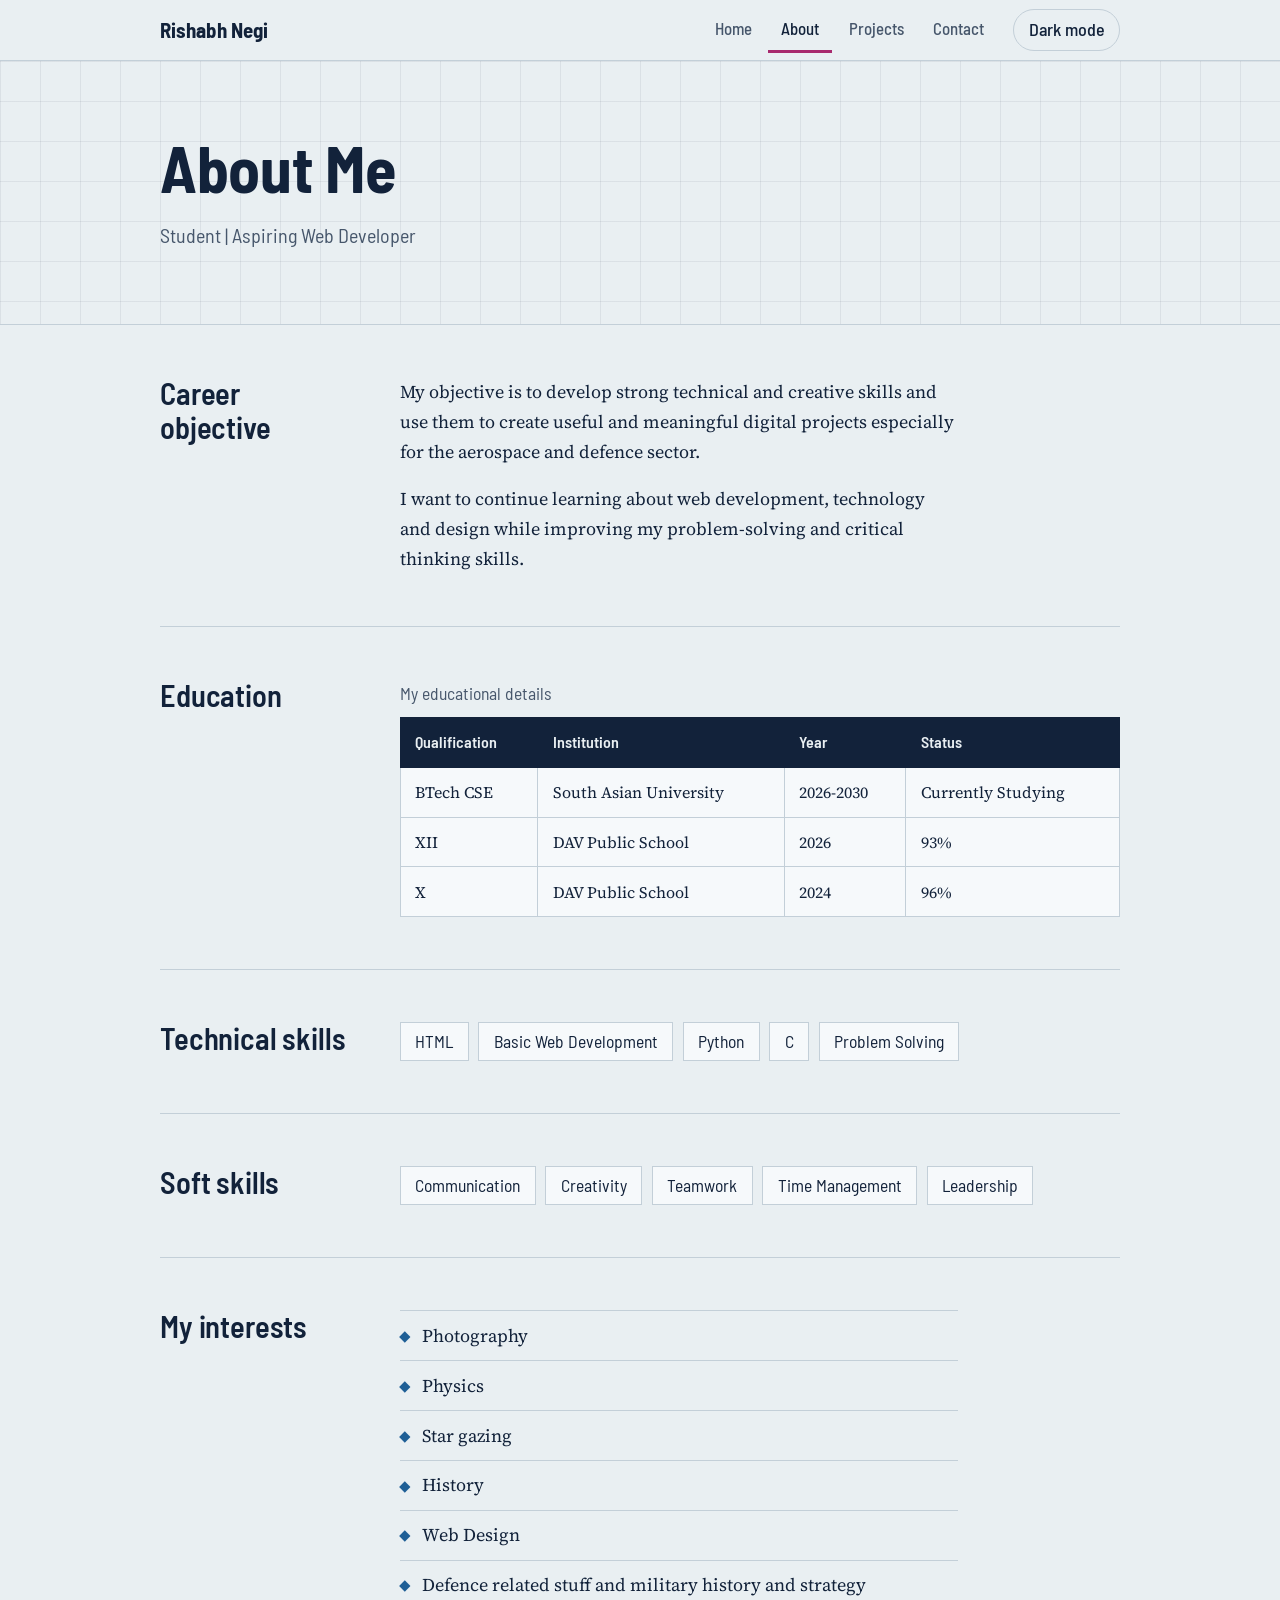
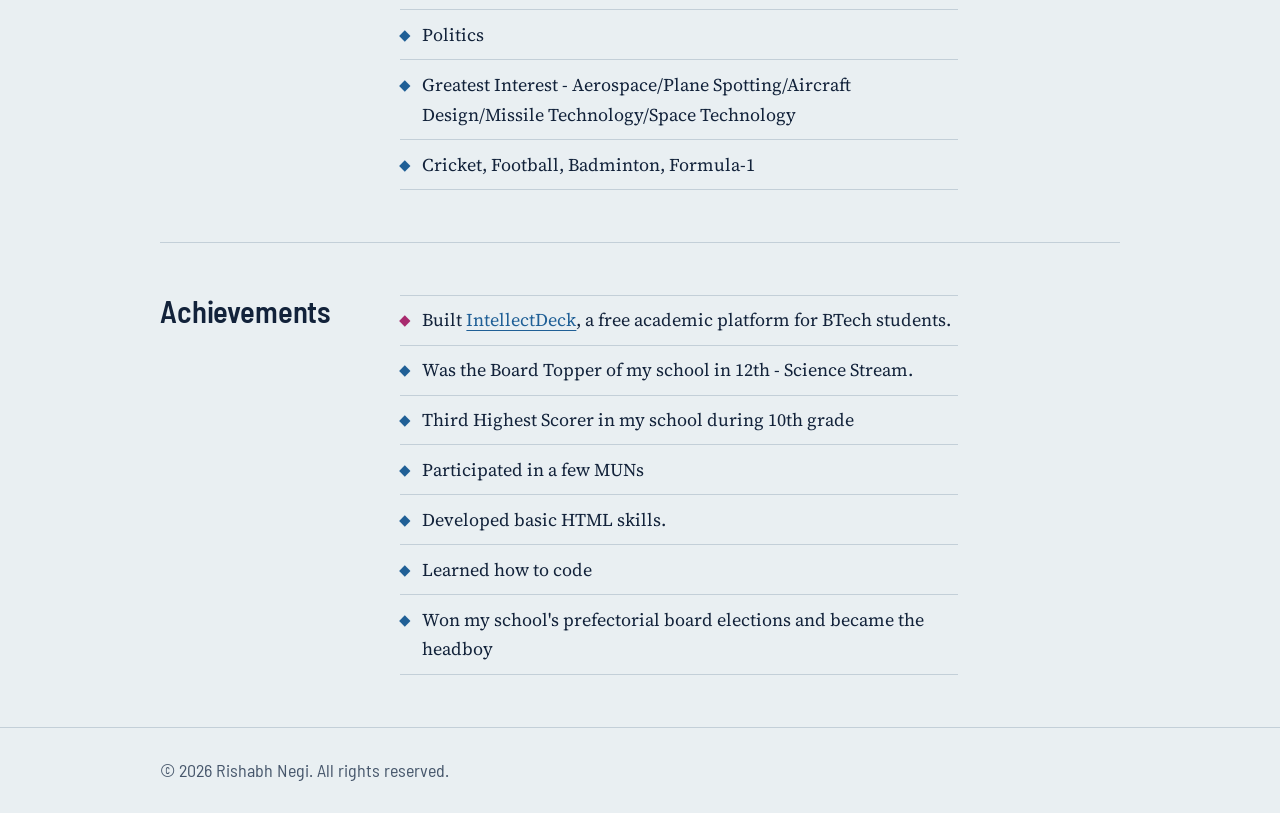
==== about.html @ cd296a83 "Add files via upload" ====
<!DOCTYPE html>
<html lang="en">
<head>
    <meta charset="UTF-8">
    <meta name="viewport" content="width=device-width, initial-scale=1.0">
    <meta name="description" content="About Rishabh Negi: education, skills, interests and achievements, including building IntellectDeck, a free academic platform for BTech students.">
    <title>My Portfolio - About</title>
    <link rel="preconnect" href="https://fonts.googleapis.com">
    <link rel="preconnect" href="https://fonts.gstatic.com" crossorigin>
    <link href="https://fonts.googleapis.com/css2?family=Barlow+Semi+Condensed:wght@500;600;700&family=Source+Serif+4:ital,opsz,wght@0,8..60,400;0,8..60,600;1,8..60,400&display=swap" rel="stylesheet">
    <link rel="stylesheet" href="style.css">
</head>
<body>
    <a class="skip-link" href="#main">Skip to content</a>

    <header class="topbar">
        <div class="wrap topbar-inner">
            <a class="brand" href="index.html">Rishabh Negi</a>
            <button class="nav-toggle" id="nav-toggle" type="button" aria-expanded="false" aria-controls="site-nav">Menu</button>
            <nav class="site-nav" id="site-nav" aria-label="Main">
                <ul>
                    <li><a href="index.html">Home</a></li>
                    <li><a href="about.html" aria-current="page">About</a></li>
                    <li><a href="projects.html">Projects</a></li>
                    <li><a href="Contacts.html">Contact</a></li>
                </ul>
            </nav>
            <button class="icon-btn" id="theme-toggle" type="button" aria-pressed="false">Dark mode</button>
        </div>
    </header>

    <div class="page-title">
        <div class="wrap">
            <h1>About Me</h1>
            <p>Student | Aspiring Web Developer</p>
        </div>
    </div>

    <main id="main" class="wrap">
        <section class="section">
            <div class="section-grid">
                <h2>Career objective</h2>
                <div>
                    <p>
                        My objective is to develop strong technical and creative
                        skills and use them to create useful and meaningful
                        digital projects especially for the aerospace and defence sector.
                    </p>
                    <p>
                        I want to continue learning about web development,
                        technology and design while improving my problem-solving
                        and critical thinking skills.
                    </p>
                </div>
            </div>
        </section>

        <section class="section">
            <div class="section-grid">
                <h2>Education</h2>
                <div class="table-wrap">
                    <table>
                        <caption>My educational details</caption>
                        <thead>
                            <tr>
                                <th scope="col">Qualification</th>
                                <th scope="col">Institution</th>
                                <th scope="col">Year</th>
                                <th scope="col">Status</th>
                            </tr>
                        </thead>
                        <tbody>
                            <tr>
                                <td>BTech CSE</td>
                                <td>South Asian University</td>
                                <td>2026-2030</td>
                                <td>Currently Studying</td>
                            </tr>
                            <tr>
                                <td>XII</td>
                                <td>DAV Public School</td>
                                <td>2026</td>
                                <td>93%</td>
                            </tr>
                            <tr>
                                <td>X</td>
                                <td>DAV Public School</td>
                                <td>2024</td>
                                <td>96%</td>
                            </tr>
                        </tbody>
                    </table>
                </div>
            </div>
        </section>

        <section class="section">
            <div class="section-grid">
                <h2>Technical skills</h2>
                <ul class="chips">
                    <li>HTML</li>
                    <li>Basic Web Development</li>
                    <li>Python</li>
                    <li>C</li>
                    <li>Problem Solving</li>
                </ul>
            </div>
        </section>

        <section class="section">
            <div class="section-grid">
                <h2>Soft skills</h2>
                <ul class="chips">
                    <li>Communication</li>
                    <li>Creativity</li>
                    <li>Teamwork</li>
                    <li>Time Management</li>
                    <li>Leadership</li>
                </ul>
            </div>
        </section>

        <section class="section">
            <div class="section-grid">
                <h2>My interests</h2>
                <ul class="ruled">
                    <li>Photography</li>
                    <li>Physics</li>
                    <li>Star gazing</li>
                    <li>History</li>
                    <li>Web Design</li>
                    <li>Defence related stuff and military history and strategy</li>
                    <li>Politics</li>
                    <li>Greatest Interest - Aerospace/Plane Spotting/Aircraft Design/Missile Technology/Space Technology</li>
                    <li>Cricket, Football, Badminton, Formula-1</li>
                </ul>
            </div>
        </section>

        <section class="section">
            <div class="section-grid">
                <h2>Achievements</h2>
                <ul class="ruled">
                    <li class="is-new">Built <a href="projects.html#intellectdeck">IntellectDeck</a>, a free academic platform for BTech students.</li>
                    <li>Was the Board Topper of my school in 12th - Science Stream.</li>
                    <li>Third Highest Scorer in my school during 10th grade</li>
                    <li>Participated in a few MUNs</li>
                    <li>Developed basic HTML skills.</li>
                    <li>Learned how to code</li>
                    <li>Won my school's prefectorial board elections and became the headboy</li>
                </ul>
            </div>
        </section>
    </main>

    <footer class="site-footer">
        <div class="wrap">
            <p>&copy; 2026 Rishabh Negi. All rights reserved.</p>
        </div>
    </footer>

    <script src="script.js" defer></script>
</body>
</html>
---- style.css ----
/* ==========================================================
   Rishabh Negi - Portfolio
   Look: aeronautical chart. Cool chart paper, navy ink,
   chart-blue airways and one magenta waypoint colour.
   ========================================================== */

:root {
    --paper: #e9eff2;
    --surface: #f6f9fb;
    --ink: #12223a;
    --ink-soft: #46566b;
    --line: #c3cfd8;
    --blue: #1f5f96;
    --magenta: #a82a6e;
    --grid: rgba(18, 34, 58, 0.07);
    --panel-bg: #12223a;
    --panel-ink: #eef3f7;
    --panel-soft: #a9b9ca;
    --panel-accent: #ff7ab8;

    --font-head: "Barlow Semi Condensed", "Arial Narrow", system-ui, sans-serif;
    --font-body: "Source Serif 4", Georgia, "Times New Roman", serif;

    --measure: 62ch;
    --page: 64rem;
    --gutter: clamp(1rem, 4vw, 2rem);
}

/* Dark theme: follows the system unless the visitor picks one */
@media (prefers-color-scheme: dark) {
    :root:not([data-theme="light"]) {
        --paper: #0d1624;
        --surface: #131f31;
        --ink: #e6edf3;
        --ink-soft: #9fb0c2;
        --line: #26364b;
        --blue: #72b4e8;
        --magenta: #f06cb0;
        --grid: rgba(230, 237, 243, 0.06);
        --panel-bg: #1b2d48;
    }
}

:root[data-theme="dark"] {
    --paper: #0d1624;
    --surface: #131f31;
    --ink: #e6edf3;
    --ink-soft: #9fb0c2;
    --line: #26364b;
    --blue: #72b4e8;
    --magenta: #f06cb0;
    --grid: rgba(230, 237, 243, 0.06);
    --panel-bg: #1b2d48;
}

/* ---------- Base ---------- */

*,
*::before,
*::after {
    box-sizing: border-box;
}

html {
    scroll-behavior: smooth;
    -webkit-text-size-adjust: 100%;
}

body {
    margin: 0;
    background: var(--paper);
    color: var(--ink);
    font-family: var(--font-body);
    font-size: 1.125rem;
    line-height: 1.65;
    min-height: 100vh;
    display: flex;
    flex-direction: column;
}

main {
    flex: 1;
}

img {
    max-width: 100%;
    display: block;
}

h1,
h2,
h3 {
    font-family: var(--font-head);
    line-height: 1.1;
    margin: 0 0 0.6em;
    letter-spacing: -0.005em;
}

h1 { font-size: clamp(2.6rem, 8vw, 4.75rem); font-weight: 700; }
h2 { font-size: clamp(1.5rem, 3vw, 1.9rem); font-weight: 600; }
h3 { font-size: 1.25rem; font-weight: 600; }

p { margin: 0 0 1em; max-width: var(--measure); }

a {
    color: var(--blue);
    text-underline-offset: 0.2em;
}

a:hover { color: var(--magenta); }

:focus-visible {
    outline: 3px solid var(--magenta);
    outline-offset: 3px;
    border-radius: 2px;
}

.skip-link {
    position: absolute;
    left: 1rem;
    top: -4rem;
    background: var(--ink);
    color: var(--paper);
    padding: 0.6rem 1rem;
    z-index: 100;
    font-family: var(--font-head);
}

.skip-link:focus { top: 1rem; }

.wrap {
    width: 100%;
    max-width: var(--page);
    margin-inline: auto;
    padding-inline: var(--gutter);
}

/* ---------- Top bar ---------- */

.topbar {
    position: sticky;
    top: 0;
    z-index: 50;
    background: var(--paper);
    border-bottom: 1px solid var(--line);
}

.topbar-inner {
    display: flex;
    align-items: center;
    gap: 1rem;
    min-height: 3.75rem;
}

.brand {
    font-family: var(--font-head);
    font-weight: 700;
    font-size: 1.3rem;
    color: var(--ink);
    text-decoration: none;
    margin-right: auto;
    white-space: nowrap;
}

.brand:hover { color: var(--blue); }

.site-nav ul {
    display: flex;
    gap: 0.25rem;
    list-style: none;
    margin: 0;
    padding: 0;
}

.site-nav a {
    display: block;
    padding: 0.45rem 0.8rem;
    font-family: var(--font-head);
    font-weight: 500;
    font-size: 1.05rem;
    color: var(--ink-soft);
    text-decoration: none;
    border-bottom: 3px solid transparent;
}

.site-nav a:hover { color: var(--ink); }

.site-nav a[aria-current="page"] {
    color: var(--ink);
    border-bottom-color: var(--magenta);
}

.icon-btn,
.nav-toggle {
    font: inherit;
    font-family: var(--font-head);
    font-weight: 500;
    background: transparent;
    color: var(--ink);
    border: 1px solid var(--line);
    border-radius: 999px;
    cursor: pointer;
    padding: 0.35rem 0.9rem;
    white-space: nowrap;
}

.icon-btn:hover,
.nav-toggle:hover { border-color: var(--ink); }

.nav-toggle { display: none; }

@media (max-width: 719px) {
    .nav-toggle { display: inline-block; }

    .site-nav {
        display: none;
        position: absolute;
        top: 100%;
        left: 0;
        right: 0;
        background: var(--paper);
        border-bottom: 1px solid var(--line);
        padding: 0.5rem var(--gutter) 1rem;
    }

    .site-nav.is-open { display: block; }

    .site-nav ul { flex-direction: column; }

    .site-nav a { border-bottom: 0; border-left: 3px solid transparent; }

    .site-nav a[aria-current="page"] { border-left-color: var(--magenta); }
}

/* ---------- Hero / page title ---------- */

.hero,
.page-title {
    background-color: var(--paper);
    background-image:
        linear-gradient(var(--grid) 1px, transparent 1px),
        linear-gradient(90deg, var(--grid) 1px, transparent 1px);
    background-size: 40px 40px;
    border-bottom: 1px solid var(--line);
}

.page-title { padding-block: clamp(2.5rem, 7vw, 4.5rem); }

.page-title h1 { margin-bottom: 0.25em; font-size: clamp(2.4rem, 7vw, 4rem); }

.page-title p {
    margin: 0;
    font-family: var(--font-head);
    font-size: 1.25rem;
    color: var(--ink-soft);
}

.hero { padding-block: clamp(2.5rem, 7vw, 5rem) 0; }

.hero-grid {
    display: grid;
    gap: 2rem;
    align-items: end;
}

@media (min-width: 760px) {
    .hero-grid { grid-template-columns: 1fr 17rem; gap: 3rem; }
}

.hero .lead {
    font-size: clamp(1.2rem, 2.4vw, 1.5rem);
    line-height: 1.5;
    color: var(--ink);
    max-width: 30ch;
}

.portrait {
    width: min(17rem, 70%);
    height: auto;
    aspect-ratio: 1;
    object-fit: cover;
    border: 6px solid var(--surface);
    outline: 1px solid var(--line);
    box-shadow: 10px 10px 0 var(--blue);
    justify-self: start;
}

@media (min-width: 760px) {
    .portrait { width: 100%; justify-self: end; }
}

/* The one animated moment: a route drawn from Delhi to the goal */
.route {
    margin-top: 2rem;
    padding-bottom: 1.5rem;
}

.route svg {
    width: 100%;
    height: auto;
    overflow: visible;
}

.route-line {
    fill: none;
    stroke: var(--blue);
    stroke-width: 2;
    stroke-dasharray: 6 7;
}

.route-draw {
    fill: none;
    stroke: var(--magenta);
    stroke-width: 2.5;
    stroke-dasharray: 1;
    stroke-dashoffset: 1;
    animation: draw-route 2.4s 0.3s ease-out forwards;
}

.route-dot { fill: var(--magenta); }

.route-labels {
    display: flex;
    justify-content: space-between;
    gap: 1rem;
    margin-top: 0.4rem;
    font-family: var(--font-head);
    font-size: 1.05rem;
}

.route-clock {
    color: var(--ink-soft);
    font-variant-numeric: tabular-nums;
}

@keyframes draw-route {
    to { stroke-dashoffset: 0; }
}

/* ---------- Sections ---------- */

.section {
    padding-block: clamp(2rem, 5vw, 3.25rem);
    border-bottom: 1px solid var(--line);
}

.section:last-of-type { border-bottom: 0; }

.section-grid {
    display: grid;
    gap: 0.5rem 3rem;
}

@media (min-width: 820px) {
    .section-grid { grid-template-columns: 12rem 1fr; }
    .section-grid > h2 { margin: 0; }
}

.section-grid > div > :last-child { margin-bottom: 0; }

/* ---------- Featured project panel ---------- */

.feature {
    background: var(--panel-bg);
    color: var(--panel-ink);
    padding: clamp(1.5rem, 4vw, 2.75rem);
    margin-block: clamp(2rem, 5vw, 3.25rem);
    border-left: 8px solid var(--magenta);
}

.feature h2 {
    font-size: clamp(2rem, 5vw, 3rem);
    color: var(--panel-ink);
    margin-bottom: 0.3em;
}

.feature p {
    color: var(--panel-soft);
    font-size: 1.25rem;
    margin-bottom: 1.25rem;
}

.feature a { color: var(--panel-accent); }
.feature a:hover { color: #fff; }

.tags {
    display: flex;
    flex-wrap: wrap;
    gap: 0.5rem;
    list-style: none;
    margin: 0 0 1.25rem;
    padding: 0;
}

.tags li {
    font-family: var(--font-head);
    font-size: 1rem;
    border: 1px solid currentColor;
    padding: 0.1rem 0.75rem;
    border-radius: 999px;
}

.feature .tags { color: var(--panel-ink); }

/* ---------- Projects ---------- */

.project {
    padding-block: 1.75rem;
    border-top: 1px solid var(--line);
}

.project:first-of-type { border-top: 0; }

.project h2 { margin-bottom: 0.3em; }

.project-featured {
    background: var(--surface);
    border: 1px solid var(--line);
    border-left: 6px solid var(--magenta);
    padding: 1.5rem clamp(1.25rem, 3vw, 2rem);
    margin-block: 2rem;
}

.project-featured .tags { color: var(--blue); margin-bottom: 0; }

.project p:last-child { margin-bottom: 0; }

/* ---------- Table ---------- */

.table-wrap { overflow-x: auto; }

table {
    width: 100%;
    border-collapse: collapse;
    background: var(--surface);
    font-size: 1rem;
}

caption {
    caption-side: top;
    text-align: left;
    font-family: var(--font-head);
    font-size: 1.1rem;
    color: var(--ink-soft);
    padding-bottom: 0.6rem;
}

th,
td {
    text-align: left;
    padding: 0.7rem 0.9rem;
    border: 1px solid var(--line);
    white-space: nowrap;
}

th {
    font-family: var(--font-head);
    font-weight: 600;
    background: var(--ink);
    color: var(--paper);
    border-color: var(--ink);
}

tbody tr:hover td { background: var(--paper); }

/* ---------- Lists ---------- */

.chips {
    display: flex;
    flex-wrap: wrap;
    gap: 0.6rem;
    list-style: none;
    margin: 0;
    padding: 0;
}

.chips li {
    font-family: var(--font-head);
    font-size: 1.1rem;
    background: var(--surface);
    border: 1px solid var(--line);
    padding: 0.25rem 0.9rem;
}

.ruled {
    list-style: none;
    margin: 0;
    padding: 0;
    max-width: var(--measure);
}

.ruled li {
    padding: 0.6rem 0 0.6rem 1.4rem;
    border-bottom: 1px solid var(--line);
    position: relative;
}

.ruled li:first-child { border-top: 1px solid var(--line); }

.ruled li::before {
    content: "";
    position: absolute;
    left: 0;
    top: 1.15em;
    width: 0.6rem;
    height: 0.6rem;
    background: var(--blue);
    transform: rotate(45deg) scale(0.8);
}

.ruled li.is-new::before { background: var(--magenta); }

/* ---------- Contact ---------- */

.contact-list {
    margin: 0;
    display: grid;
    gap: 0.25rem 1.5rem;
    grid-template-columns: max-content 1fr;
}

.contact-list dt {
    font-family: var(--font-head);
    font-weight: 600;
    color: var(--ink-soft);
}

.contact-list dd { margin: 0; }

.copy-btn {
    font-family: var(--font-head);
    font-size: 0.95rem;
    margin-left: 0.6rem;
    background: transparent;
    border: 1px solid var(--line);
    color: var(--ink);
    border-radius: 999px;
    padding: 0 0.7rem;
    cursor: pointer;
}

.copy-btn:hover { border-color: var(--ink); }

form {
    max-width: 38rem;
    display: grid;
    gap: 1.5rem;
}

fieldset {
    margin: 0;
    padding: 1.25rem 1.25rem 0.5rem;
    border: 1px solid var(--line);
    background: var(--surface);
}

legend {
    font-family: var(--font-head);
    font-weight: 600;
    font-size: 1.15rem;
    padding-inline: 0.5rem;
}

.field { margin-bottom: 1.1rem; }

label {
    display: block;
    font-family: var(--font-head);
    font-weight: 500;
    font-size: 1.05rem;
    margin-bottom: 0.3rem;
}

input,
textarea {
    width: 100%;
    font: inherit;
    font-size: 1.05rem;
    color: var(--ink);
    background: var(--paper);
    border: 1px solid var(--ink-soft);
    border-radius: 2px;
    padding: 0.6rem 0.75rem;
}

textarea { resize: vertical; min-height: 9rem; }

input::placeholder,
textarea::placeholder { color: var(--ink-soft); opacity: 0.8; }

input:focus-visible,
textarea:focus-visible { outline-offset: 0; border-color: var(--magenta); }

.form-actions {
    display: flex;
    flex-wrap: wrap;
    gap: 0.75rem;
    align-items: center;
}

button[type="submit"],
button[type="reset"] {
    font-family: var(--font-head);
    font-weight: 600;
    font-size: 1.1rem;
    padding: 0.6rem 1.4rem;
    border-radius: 2px;
    cursor: pointer;
    border: 2px solid var(--ink);
}

button[type="submit"] { background: var(--ink); color: var(--paper); }
button[type="submit"]:hover { background: var(--magenta); border-color: var(--magenta); color: #fff; }

button[type="reset"] { background: transparent; color: var(--ink); }
button[type="reset"]:hover { background: var(--line); }

.form-status {
    min-height: 1.6em;
    margin: 0;
    font-family: var(--font-head);
    font-size: 1.1rem;
    color: var(--blue);
}

.form-status.is-error { color: var(--magenta); }

/* ---------- Footer ---------- */

.site-footer {
    border-top: 1px solid var(--line);
    padding-block: 1.75rem;
    font-family: var(--font-head);
    color: var(--ink-soft);
}

.site-footer p { margin: 0; max-width: none; }

/* ---------- Reduced motion ---------- */

@media (prefers-reduced-motion: reduce) {
    html { scroll-behavior: auto; }

    .route-draw {
        animation: none;
        stroke-dashoffset: 0;
    }
}
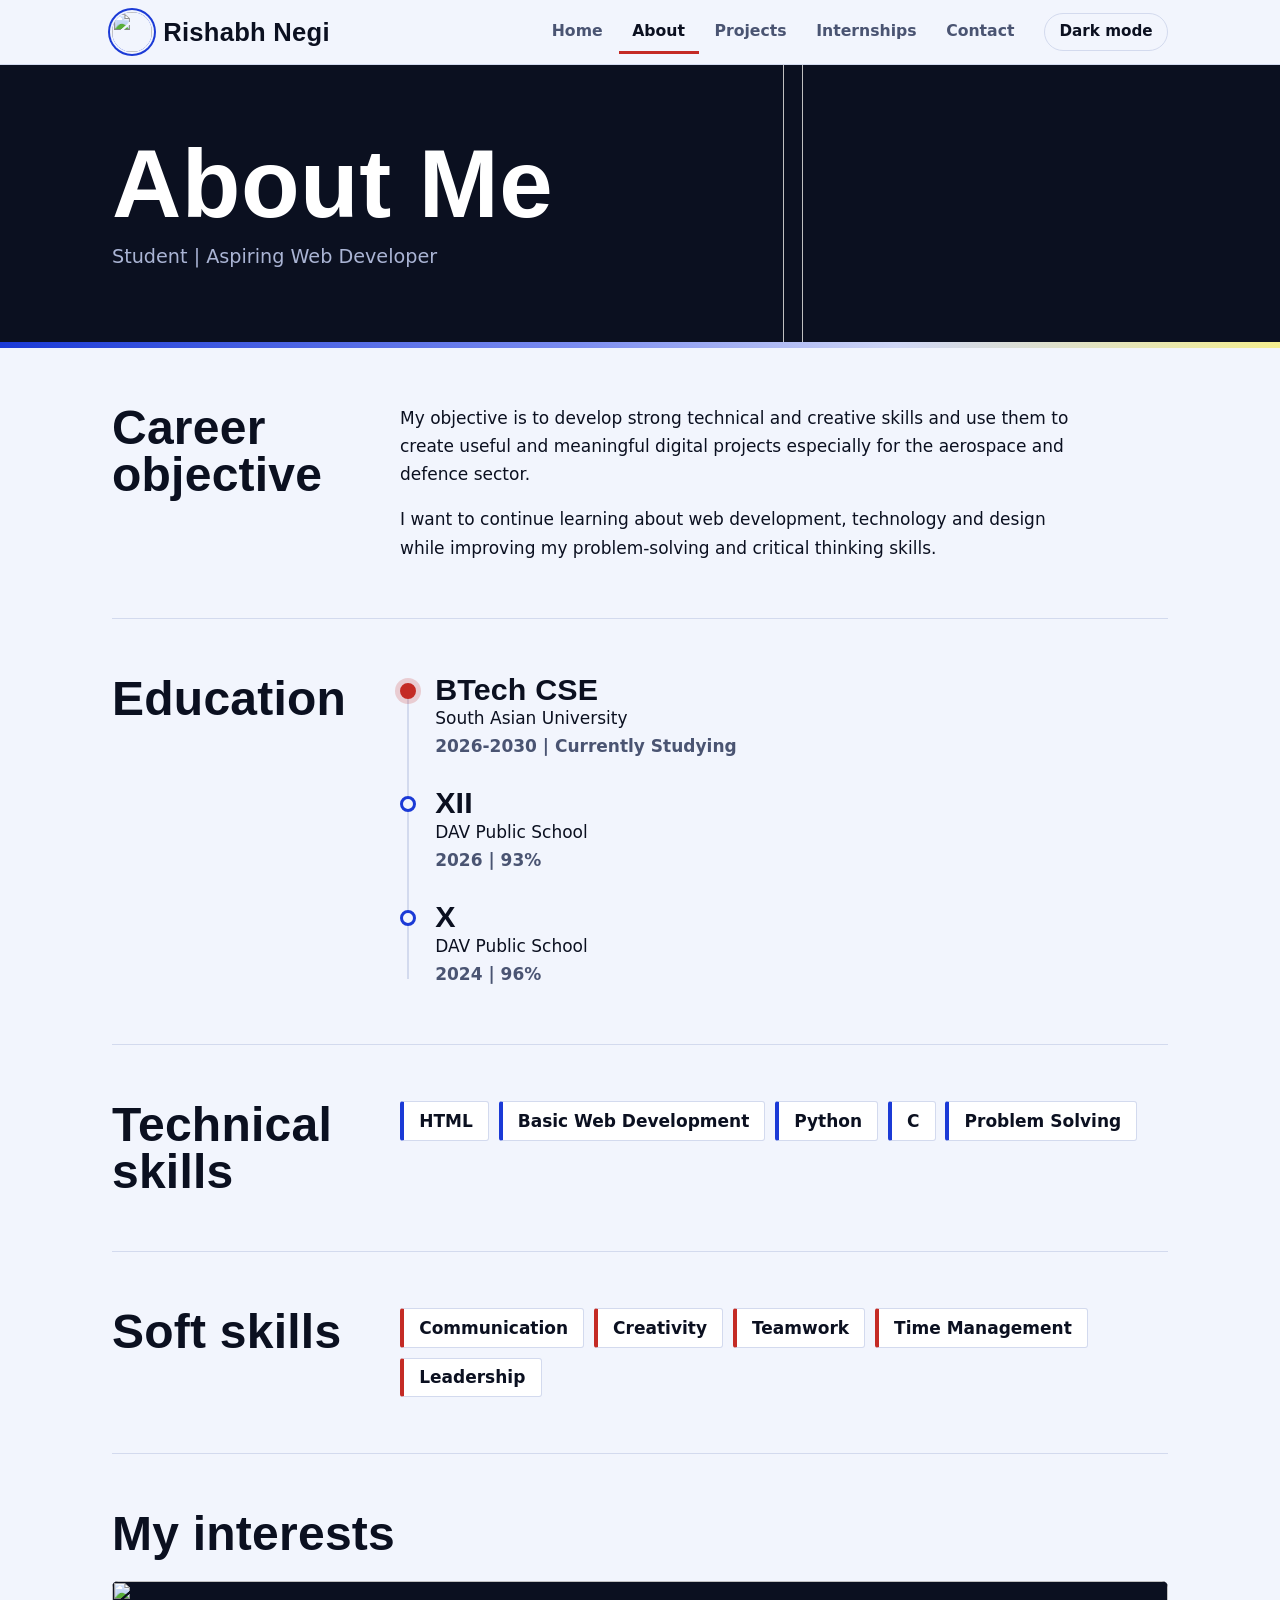
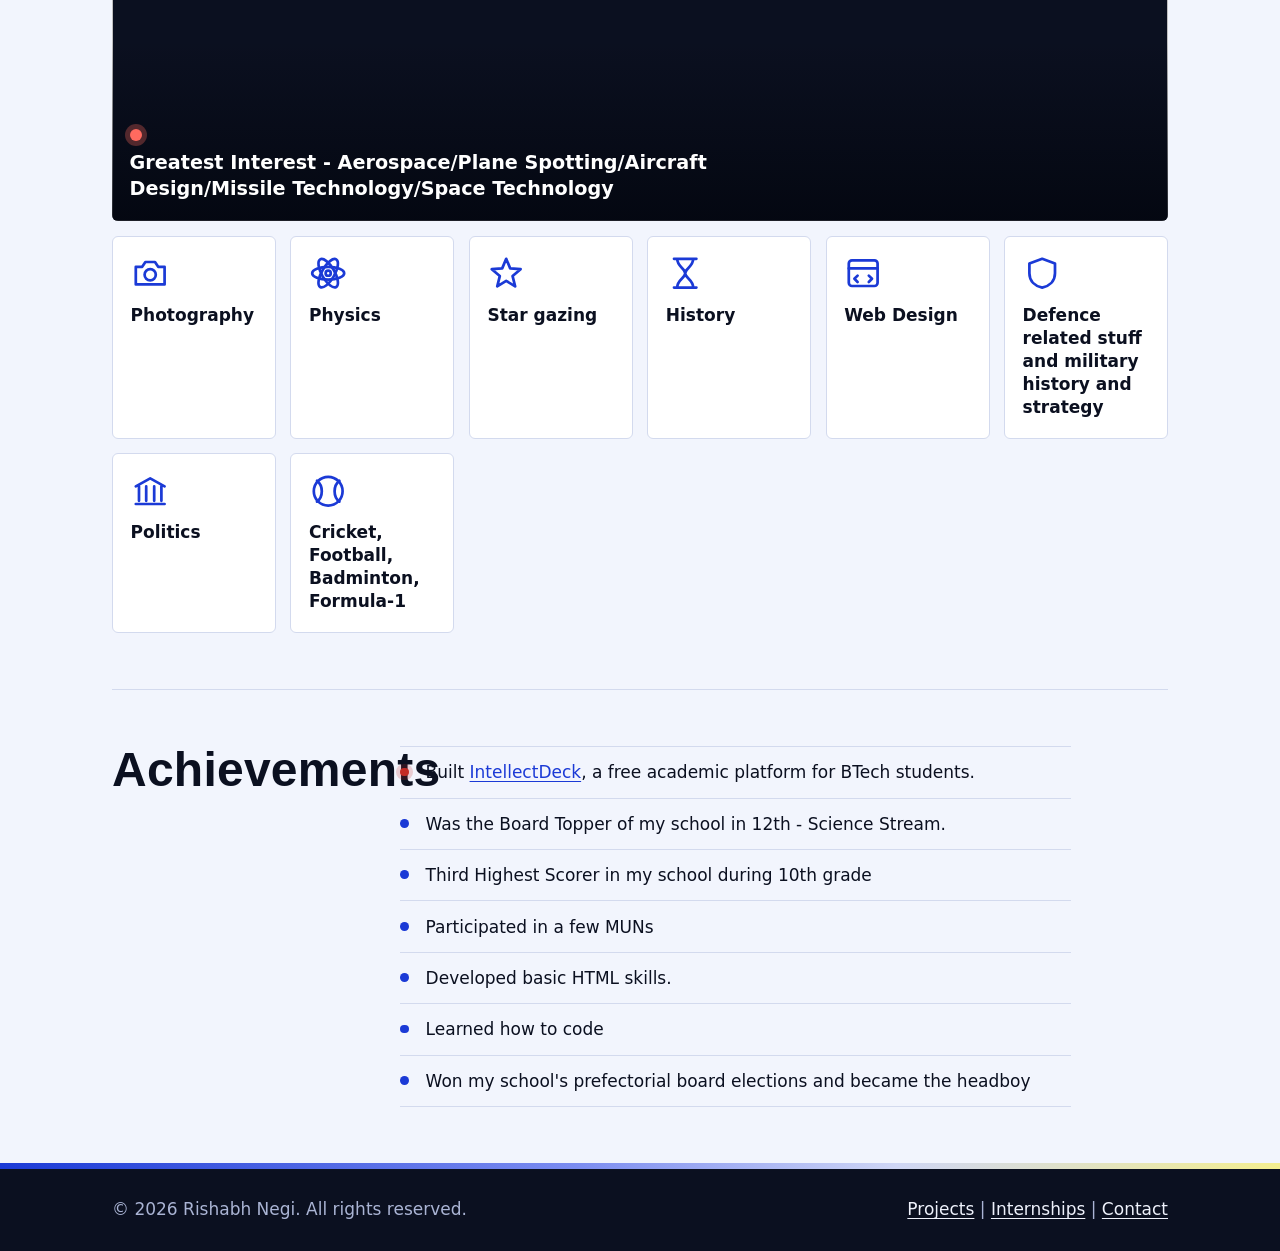
==== commit 75b899a7: "Add files via upload" ====
--- a/about.html
+++ b/about.html
@@ -5,9 +5,7 @@
     <meta name="viewport" content="width=device-width, initial-scale=1.0">
     <meta name="description" content="About Rishabh Negi: education, skills, interests and achievements, including building IntellectDeck, a free academic platform for BTech students.">
     <title>My Portfolio - About</title>
-    <link rel="preconnect" href="https://fonts.googleapis.com">
-    <link rel="preconnect" href="https://fonts.gstatic.com" crossorigin>
-    <link href="https://fonts.googleapis.com/css2?family=Barlow+Semi+Condensed:wght@500;600;700&family=Source+Serif+4:ital,opsz,wght@0,8..60,400;0,8..60,600;1,8..60,400&display=swap" rel="stylesheet">
+    <link rel="icon" href="images/avatar.jpg">
     <link rel="stylesheet" href="style.css">
 </head>
 <body>
@@ -15,13 +13,14 @@
 
     <header class="topbar">
         <div class="wrap topbar-inner">
-            <a class="brand" href="index.html">Rishabh Negi</a>
+            <a class="brand" href="index.html"><img src="images/avatar.jpg" width="40" height="40" alt="">Rishabh Negi</a>
             <button class="nav-toggle" id="nav-toggle" type="button" aria-expanded="false" aria-controls="site-nav">Menu</button>
             <nav class="site-nav" id="site-nav" aria-label="Main">
                 <ul>
                     <li><a href="index.html">Home</a></li>
                     <li><a href="about.html" aria-current="page">About</a></li>
                     <li><a href="projects.html">Projects</a></li>
+                    <li><a href="internships.html">Internships</a></li>
                     <li><a href="Contacts.html">Contact</a></li>
                 </ul>
             </nav>
@@ -30,6 +29,7 @@
     </header>
 
     <div class="page-title">
+        <img class="title-art" src="images/constellation.svg" alt="" width="260" height="220">
         <div class="wrap">
             <h1>About Me</h1>
             <p>Student | Aspiring Web Developer</p>
@@ -58,39 +58,23 @@
         <section class="section">
             <div class="section-grid">
                 <h2>Education</h2>
-                <div class="table-wrap">
-                    <table>
-                        <caption>My educational details</caption>
-                        <thead>
-                            <tr>
-                                <th scope="col">Qualification</th>
-                                <th scope="col">Institution</th>
-                                <th scope="col">Year</th>
-                                <th scope="col">Status</th>
-                            </tr>
-                        </thead>
-                        <tbody>
-                            <tr>
-                                <td>BTech CSE</td>
-                                <td>South Asian University</td>
-                                <td>2026-2030</td>
-                                <td>Currently Studying</td>
-                            </tr>
-                            <tr>
-                                <td>XII</td>
-                                <td>DAV Public School</td>
-                                <td>2026</td>
-                                <td>93%</td>
-                            </tr>
-                            <tr>
-                                <td>X</td>
-                                <td>DAV Public School</td>
-                                <td>2024</td>
-                                <td>96%</td>
-                            </tr>
-                        </tbody>
-                    </table>
-                </div>
+                <ol class="timeline">
+                    <li class="is-current">
+                        <h3>BTech CSE</h3>
+                        <p>South Asian University</p>
+                        <p class="when">2026-2030 | Currently Studying</p>
+                    </li>
+                    <li>
+                        <h3>XII</h3>
+                        <p>DAV Public School</p>
+                        <p class="when">2026 | 93%</p>
+                    </li>
+                    <li>
+                        <h3>X</h3>
+                        <p>DAV Public School</p>
+                        <p class="when">2024 | 96%</p>
+                    </li>
+                </ol>
             </div>
         </section>
 
@@ -110,7 +94,7 @@
         <section class="section">
             <div class="section-grid">
                 <h2>Soft skills</h2>
-                <ul class="chips">
+                <ul class="chips is-soft">
                     <li>Communication</li>
                     <li>Creativity</li>
                     <li>Teamwork</li>
@@ -120,21 +104,46 @@
             </div>
         </section>
 
-        <section class="section">
-            <div class="section-grid">
-                <h2>My interests</h2>
-                <ul class="ruled">
-                    <li>Photography</li>
-                    <li>Physics</li>
-                    <li>Star gazing</li>
-                    <li>History</li>
-                    <li>Web Design</li>
-                    <li>Defence related stuff and military history and strategy</li>
-                    <li>Politics</li>
-                    <li>Greatest Interest - Aerospace/Plane Spotting/Aircraft Design/Missile Technology/Space Technology</li>
-                    <li>Cricket, Football, Badminton, Formula-1</li>
-                </ul>
-            </div>
+        <section class="section" id="interests">
+            <h2>My interests</h2>
+            <ul class="tiles">
+                <li class="tile tile-big">
+                    <img src="images/plane.jpg" alt="" loading="lazy">
+                    <span>Greatest Interest - Aerospace/Plane Spotting/Aircraft Design/Missile Technology/Space Technology</span>
+                </li>
+                <li class="tile">
+                    <svg viewBox="0 0 24 24" aria-hidden="true"><path d="M3 8h4l2-3h6l2 3h4v11H3z"/><circle cx="12" cy="13" r="3.5"/></svg>
+                    Photography
+                </li>
+                <li class="tile">
+                    <svg viewBox="0 0 24 24" aria-hidden="true"><circle cx="12" cy="12" r="1.6"/><ellipse cx="12" cy="12" rx="10" ry="4"/><ellipse cx="12" cy="12" rx="10" ry="4" transform="rotate(60 12 12)"/><ellipse cx="12" cy="12" rx="10" ry="4" transform="rotate(120 12 12)"/></svg>
+                    Physics
+                </li>
+                <li class="tile">
+                    <svg viewBox="0 0 24 24" aria-hidden="true"><path d="M12 3l2.5 6 6.5.5-5 4.3 1.6 6.4L12 16.8 6.4 20.2 8 13.8 3 9.5 9.5 9z"/></svg>
+                    Star gazing
+                </li>
+                <li class="tile">
+                    <svg viewBox="0 0 24 24" aria-hidden="true"><path d="M5 3h14M5 21h14M7 3c0 5 5 6 5 9s-5 4-5 9M17 3c0 5-5 6-5 9s5 4 5 9"/></svg>
+                    History
+                </li>
+                <li class="tile">
+                    <svg viewBox="0 0 24 24" aria-hidden="true"><rect x="3" y="4" width="18" height="16" rx="2"/><path d="M3 9h18M8.5 13.5 6.5 15.5l2 2M15.5 13.5l2 2-2 2"/></svg>
+                    Web Design
+                </li>
+                <li class="tile">
+                    <svg viewBox="0 0 24 24" aria-hidden="true"><path d="M12 3l8 3v6c0 5-3.5 8-8 9-4.5-1-8-4-8-9V6z"/></svg>
+                    Defence related stuff and military history and strategy
+                </li>
+                <li class="tile">
+                    <svg viewBox="0 0 24 24" aria-hidden="true"><path d="M3 9l9-5 9 5M5 9v9M9.5 9v9M14.5 9v9M19 9v9M3 20h18"/></svg>
+                    Politics
+                </li>
+                <li class="tile">
+                    <svg viewBox="0 0 24 24" aria-hidden="true"><circle cx="12" cy="12" r="9"/><path d="M5 5.5c4 3 4 10 0 13M19 5.5c-4 3-4 10 0 13"/></svg>
+                    Cricket, Football, Badminton, Formula-1
+                </li>
+            </ul>
         </section>
 
         <section class="section">
@@ -156,6 +165,7 @@
     <footer class="site-footer">
         <div class="wrap">
             <p>&copy; 2026 Rishabh Negi. All rights reserved.</p>
+            <p><a href="projects.html">Projects</a> | <a href="internships.html">Internships</a> | <a href="Contacts.html">Contact</a></p>
         </div>
     </footer>
 
--- a/style.css
+++ b/style.css
@@ -1,131 +1,111 @@
 /* ==========================================================
-   Rishabh Negi - Portfolio
-   Look: aeronautical chart. Cool chart paper, navy ink,
-   chart-blue airways and one magenta waypoint colour.
+   Rishabh Negi - Portfolio (v2)
+   Look: dusk on the approach path. Colours come from the plane
+   photo: cobalt sky, pale yellow horizon, black silhouettes and
+   one red landing light.
+   Fonts are bundled in /fonts so the site works offline.
    ========================================================== */
 
+@font-face { font-family: "Big Shoulders Display"; font-weight: 700; font-style: normal; font-display: swap; src: url("fonts/big-shoulders-display-latin-700-normal.woff2") format("woff2"); }
+@font-face { font-family: "Big Shoulders Display"; font-weight: 800; font-style: normal; font-display: swap; src: url("fonts/big-shoulders-display-latin-800-normal.woff2") format("woff2"); }
+@font-face { font-family: "Big Shoulders Display"; font-weight: 900; font-style: normal; font-display: swap; src: url("fonts/big-shoulders-display-latin-900-normal.woff2") format("woff2"); }
+@font-face { font-family: "Hanken Grotesk"; font-weight: 400; font-style: normal; font-display: swap; src: url("fonts/hanken-grotesk-latin-400-normal.woff2") format("woff2"); }
+@font-face { font-family: "Hanken Grotesk"; font-weight: 500; font-style: normal; font-display: swap; src: url("fonts/hanken-grotesk-latin-500-normal.woff2") format("woff2"); }
+@font-face { font-family: "Hanken Grotesk"; font-weight: 600; font-style: normal; font-display: swap; src: url("fonts/hanken-grotesk-latin-600-normal.woff2") format("woff2"); }
+@font-face { font-family: "Hanken Grotesk"; font-weight: 700; font-style: normal; font-display: swap; src: url("fonts/hanken-grotesk-latin-700-normal.woff2") format("woff2"); }
+
 :root {
-    --paper: #e9eff2;
-    --surface: #f6f9fb;
-    --ink: #12223a;
-    --ink-soft: #46566b;
-    --line: #c3cfd8;
-    --blue: #1f5f96;
-    --magenta: #a82a6e;
-    --grid: rgba(18, 34, 58, 0.07);
-    --panel-bg: #12223a;
-    --panel-ink: #eef3f7;
-    --panel-soft: #a9b9ca;
-    --panel-accent: #ff7ab8;
-
-    --font-head: "Barlow Semi Condensed", "Arial Narrow", system-ui, sans-serif;
-    --font-body: "Source Serif 4", Georgia, "Times New Roman", serif;
+    --paper: #f2f5fd;
+    --surface: #ffffff;
+    --ink: #0b1020;
+    --ink-soft: #4a5472;
+    --line: #d3daee;
+    --cobalt: #1b3ad6;
+    --signal: #c42b25;
+    --glow: #f4ee8f;
+    --night: #0b1020;
+    --on-night: #eef1fb;
+    --on-night-soft: #aab4d4;
+    --sky: linear-gradient(90deg, #1b3ad6 0%, #7b8cf0 45%, #cfd6f5 70%, #f4ee8f 100%);
+
+    --font-head: "Big Shoulders Display", "Arial Narrow", Impact, sans-serif;
+    --font-body: "Hanken Grotesk", system-ui, -apple-system, "Segoe UI", sans-serif;
 
     --measure: 62ch;
-    --page: 64rem;
+    --page: 70rem;
     --gutter: clamp(1rem, 4vw, 2rem);
 }
 
-/* Dark theme: follows the system unless the visitor picks one */
 @media (prefers-color-scheme: dark) {
     :root:not([data-theme="light"]) {
-        --paper: #0d1624;
-        --surface: #131f31;
-        --ink: #e6edf3;
-        --ink-soft: #9fb0c2;
-        --line: #26364b;
-        --blue: #72b4e8;
-        --magenta: #f06cb0;
-        --grid: rgba(230, 237, 243, 0.06);
-        --panel-bg: #1b2d48;
+        --paper: #070b1a;
+        --surface: #0f1630;
+        --ink: #eef1fb;
+        --ink-soft: #a3acc8;
+        --line: #232c4d;
+        --cobalt: #8aa0ff;
+        --signal: #ff6a5f;
+        --night: #03060f;
     }
 }
 
 :root[data-theme="dark"] {
-    --paper: #0d1624;
-    --surface: #131f31;
-    --ink: #e6edf3;
-    --ink-soft: #9fb0c2;
-    --line: #26364b;
-    --blue: #72b4e8;
-    --magenta: #f06cb0;
-    --grid: rgba(230, 237, 243, 0.06);
-    --panel-bg: #1b2d48;
+    --paper: #070b1a;
+    --surface: #0f1630;
+    --ink: #eef1fb;
+    --ink-soft: #a3acc8;
+    --line: #232c4d;
+    --cobalt: #8aa0ff;
+    --signal: #ff6a5f;
+    --night: #03060f;
 }
 
 /* ---------- Base ---------- */
 
-*,
-*::before,
-*::after {
-    box-sizing: border-box;
-}
-
-html {
-    scroll-behavior: smooth;
-    -webkit-text-size-adjust: 100%;
-}
+*, *::before, *::after { box-sizing: border-box; }
+
+html { scroll-behavior: smooth; -webkit-text-size-adjust: 100%; }
 
 body {
     margin: 0;
     background: var(--paper);
     color: var(--ink);
     font-family: var(--font-body);
-    font-size: 1.125rem;
+    font-size: 1.0625rem;
     line-height: 1.65;
     min-height: 100vh;
     display: flex;
     flex-direction: column;
 }
 
-main {
-    flex: 1;
-}
-
-img {
-    max-width: 100%;
-    display: block;
-}
-
-h1,
-h2,
-h3 {
+main { flex: 1; }
+
+img { max-width: 100%; height: auto; display: block; }
+
+h1, h2, h3 {
     font-family: var(--font-head);
-    line-height: 1.1;
-    margin: 0 0 0.6em;
-    letter-spacing: -0.005em;
-}
-
-h1 { font-size: clamp(2.6rem, 8vw, 4.75rem); font-weight: 700; }
-h2 { font-size: clamp(1.5rem, 3vw, 1.9rem); font-weight: 600; }
-h3 { font-size: 1.25rem; font-weight: 600; }
+    font-weight: 800;
+    line-height: 0.98;
+    letter-spacing: 0.005em;
+    margin: 0 0 0.5em;
+}
+
+h1 { font-size: clamp(3.4rem, 11vw, 8rem); font-weight: 900; }
+h2 { font-size: clamp(2rem, 4.2vw, 3rem); }
+h3 { font-size: 1.6rem; }
 
 p { margin: 0 0 1em; max-width: var(--measure); }
 
-a {
-    color: var(--blue);
-    text-underline-offset: 0.2em;
-}
-
-a:hover { color: var(--magenta); }
-
-:focus-visible {
-    outline: 3px solid var(--magenta);
-    outline-offset: 3px;
-    border-radius: 2px;
-}
+a { color: var(--cobalt); text-underline-offset: 0.2em; }
+a:hover { color: var(--signal); }
+
+:focus-visible { outline: 3px solid var(--signal); outline-offset: 3px; border-radius: 3px; }
 
 .skip-link {
-    position: absolute;
-    left: 1rem;
-    top: -4rem;
-    background: var(--ink);
-    color: var(--paper);
-    padding: 0.6rem 1rem;
-    z-index: 100;
-    font-family: var(--font-head);
-}
-
+    position: absolute; left: 1rem; top: -4rem; z-index: 100;
+    background: var(--ink); color: var(--paper);
+    padding: 0.6rem 1rem; font-weight: 600;
+}
 .skip-link:focus { top: 1rem; }
 
 .wrap {
@@ -138,65 +118,52 @@
 /* ---------- Top bar ---------- */
 
 .topbar {
-    position: sticky;
-    top: 0;
-    z-index: 50;
+    position: sticky; top: 0; z-index: 50;
     background: var(--paper);
     border-bottom: 1px solid var(--line);
 }
 
-.topbar-inner {
-    display: flex;
-    align-items: center;
-    gap: 1rem;
-    min-height: 3.75rem;
-}
+.topbar-inner { display: flex; align-items: center; gap: 1rem; min-height: 4rem; }
 
 .brand {
+    display: flex; align-items: center; gap: 0.7rem;
+    margin-right: auto;
     font-family: var(--font-head);
-    font-weight: 700;
-    font-size: 1.3rem;
+    font-weight: 800;
+    font-size: 1.6rem;
+    letter-spacing: 0.01em;
     color: var(--ink);
     text-decoration: none;
-    margin-right: auto;
     white-space: nowrap;
 }
 
-.brand:hover { color: var(--blue); }
-
-.site-nav ul {
-    display: flex;
-    gap: 0.25rem;
-    list-style: none;
-    margin: 0;
-    padding: 0;
-}
+.brand img {
+    width: 2.5rem; height: 2.5rem;
+    border-radius: 50%;
+    object-fit: cover;
+    box-shadow: 0 0 0 2px var(--paper), 0 0 0 4px var(--cobalt);
+}
+
+.brand:hover { color: var(--cobalt); }
+
+.site-nav ul { display: flex; gap: 0.15rem; list-style: none; margin: 0; padding: 0; }
 
 .site-nav a {
     display: block;
-    padding: 0.45rem 0.8rem;
-    font-family: var(--font-head);
-    font-weight: 500;
-    font-size: 1.05rem;
+    padding: 0.5rem 0.85rem;
+    font-weight: 600;
+    font-size: 0.98rem;
     color: var(--ink-soft);
     text-decoration: none;
     border-bottom: 3px solid transparent;
 }
 
 .site-nav a:hover { color: var(--ink); }
-
-.site-nav a[aria-current="page"] {
-    color: var(--ink);
-    border-bottom-color: var(--magenta);
-}
-
-.icon-btn,
-.nav-toggle {
-    font: inherit;
-    font-family: var(--font-head);
-    font-weight: 500;
-    background: transparent;
-    color: var(--ink);
+.site-nav a[aria-current="page"] { color: var(--ink); border-bottom-color: var(--signal); }
+
+.icon-btn, .nav-toggle {
+    font: inherit; font-size: 0.95rem; font-weight: 600;
+    background: transparent; color: var(--ink);
     border: 1px solid var(--line);
     border-radius: 999px;
     cursor: pointer;
@@ -204,293 +171,346 @@
     white-space: nowrap;
 }
 
-.icon-btn:hover,
-.nav-toggle:hover { border-color: var(--ink); }
+.icon-btn:hover, .nav-toggle:hover { border-color: var(--ink); }
 
 .nav-toggle { display: none; }
 
-@media (max-width: 719px) {
+@media (max-width: 859px) {
     .nav-toggle { display: inline-block; }
 
     .site-nav {
         display: none;
-        position: absolute;
-        top: 100%;
-        left: 0;
-        right: 0;
+        position: absolute; top: 100%; left: 0; right: 0;
         background: var(--paper);
         border-bottom: 1px solid var(--line);
         padding: 0.5rem var(--gutter) 1rem;
     }
-
     .site-nav.is-open { display: block; }
-
     .site-nav ul { flex-direction: column; }
-
-    .site-nav a { border-bottom: 0; border-left: 3px solid transparent; }
-
-    .site-nav a[aria-current="page"] { border-left-color: var(--magenta); }
-}
-
-/* ---------- Hero / page title ---------- */
-
-.hero,
-.page-title {
-    background-color: var(--paper);
-    background-image:
-        linear-gradient(var(--grid) 1px, transparent 1px),
-        linear-gradient(90deg, var(--grid) 1px, transparent 1px);
-    background-size: 40px 40px;
-    border-bottom: 1px solid var(--line);
-}
-
-.page-title { padding-block: clamp(2.5rem, 7vw, 4.5rem); }
-
-.page-title h1 { margin-bottom: 0.25em; font-size: clamp(2.4rem, 7vw, 4rem); }
-
-.page-title p {
-    margin: 0;
-    font-family: var(--font-head);
-    font-size: 1.25rem;
-    color: var(--ink-soft);
-}
-
-.hero { padding-block: clamp(2.5rem, 7vw, 5rem) 0; }
-
-.hero-grid {
-    display: grid;
-    gap: 2rem;
-    align-items: end;
-}
-
-@media (min-width: 760px) {
-    .hero-grid { grid-template-columns: 1fr 17rem; gap: 3rem; }
-}
+    .site-nav a { border-bottom: 0; border-left: 3px solid transparent; font-size: 1.1rem; }
+    .site-nav a[aria-current="page"] { border-left-color: var(--signal); }
+}
+
+@media (max-width: 479px) {
+    .topbar-inner { gap: 0.5rem; }
+    .brand { font-size: 1.3rem; gap: 0.5rem; }
+    .brand img { width: 2.1rem; height: 2.1rem; }
+    .icon-btn, .nav-toggle { padding: 0.3rem 0.7rem; font-size: 0.9rem; }
+}
+
+/* ---------- Buttons ---------- */
+
+.btn {
+    display: inline-block;
+    font-family: var(--font-body);
+    font-weight: 700;
+    font-size: 1rem;
+    padding: 0.7rem 1.4rem;
+    border: 2px solid var(--ink);
+    border-radius: 999px;
+    background: var(--ink);
+    color: var(--paper);
+    text-decoration: none;
+    cursor: pointer;
+}
+
+.btn:hover { background: var(--cobalt); border-color: var(--cobalt); color: #fff; }
+
+.btn-ghost { background: transparent; color: var(--ink); }
+.btn-ghost:hover { background: var(--ink); border-color: var(--ink); color: var(--paper); }
+
+.btn-row { display: flex; flex-wrap: wrap; gap: 0.75rem; margin-top: 1.5rem; }
+
+/* ---------- Hero ---------- */
+
+.hero { padding-block: clamp(2rem, 6vw, 4.5rem) 0; overflow: hidden; }
+
+.hero-grid { display: grid; gap: 2.5rem; align-items: center; }
+
+@media (min-width: 820px) {
+    .hero-grid { grid-template-columns: 1fr 22rem; gap: 3rem; }
+}
+
+.hero h1 { margin-bottom: 0.12em; }
 
 .hero .lead {
     font-size: clamp(1.2rem, 2.4vw, 1.5rem);
-    line-height: 1.5;
-    color: var(--ink);
-    max-width: 30ch;
-}
-
-.portrait {
-    width: min(17rem, 70%);
+    line-height: 1.45;
+    max-width: 28ch;
+    margin-bottom: 0;
+}
+
+/* The photo sits in an airliner window */
+.window {
+    margin: 0;
+    width: min(20rem, 82%);
+    aspect-ratio: 3 / 4;
+    border-radius: 11rem;
+    overflow: hidden;
+    box-shadow: 0 0 0 10px var(--surface), 0 0 0 12px var(--line), 18px 18px 0 12px var(--cobalt);
+    background: var(--cobalt);
+    justify-self: center;
+}
+
+.window img { width: 100%; height: 100%; object-fit: cover; object-position: 60% 30%; transform: scale(1.1); transform-origin: 30% 0; }
+
+@media (min-width: 820px) {
+    .window { width: 100%; justify-self: end; margin-right: 12px; }
+}
+
+/* One animated moment: a plane flies the route from Delhi to the goal */
+.route { margin-top: clamp(1.5rem, 4vw, 3rem); padding-bottom: 2rem; }
+
+.route svg { width: 100%; height: auto; overflow: visible; }
+
+.route-line {
+    fill: none; stroke: var(--ink-soft); stroke-width: 2; stroke-dasharray: 3 8; stroke-linecap: round;
+}
+
+.route-draw {
+    fill: none; stroke: var(--signal); stroke-width: 3;
+    stroke-dasharray: 1; stroke-dashoffset: 1;
+    animation: draw-route 3s linear forwards;
+}
+
+.route-dot { fill: var(--ink); }
+.route-dot-end { fill: var(--signal); }
+.route-plane { fill: var(--ink); }
+
+.route-labels {
+    display: flex; justify-content: space-between; gap: 1rem;
+    margin-top: 0.3rem;
+    font-weight: 600;
+}
+
+.route-clock { color: var(--ink-soft); font-variant-numeric: tabular-nums; font-weight: 500; }
+
+@keyframes draw-route { to { stroke-dashoffset: 0; } }
+
+/* ---------- Inner page title band ---------- */
+
+.page-title {
+    position: relative;
+    background: var(--night);
+    color: var(--on-night);
+    overflow: hidden;
+    padding-block: clamp(2.5rem, 7vw, 4.5rem) clamp(2.75rem, 7vw, 4.75rem);
+}
+
+.page-title::after {
+    content: "";
+    position: absolute; left: 0; right: 0; bottom: 0; height: 6px;
+    background: var(--sky);
+}
+
+.page-title .wrap { position: relative; z-index: 1; }
+
+.page-title h1 { font-size: clamp(3rem, 9vw, 6rem); margin-bottom: 0.1em; color: #fff; }
+
+.page-title p { margin: 0; font-size: 1.2rem; color: var(--on-night-soft); }
+
+.title-art {
+    position: absolute;
+    right: max(var(--gutter), calc((100vw - var(--page)) / 2 + var(--gutter)));
+    top: 50%;
+    height: 115%;
+    width: auto;
+    transform: translateY(-50%);
+    pointer-events: none;
+}
+
+.title-art.is-wide { height: 150%; }
+
+@media (max-width: 719px) {
+    .title-art { opacity: 0.3; height: 110%; }
+}
+
+/* ---------- Sections ---------- */
+
+.section {
+    padding-block: clamp(2.25rem, 5vw, 3.5rem);
+    border-bottom: 1px solid var(--line);
+}
+
+.section:last-child { border-bottom: 0; }
+
+.section-grid { display: grid; gap: 0.75rem 3rem; }
+
+@media (min-width: 860px) {
+    .section-grid { grid-template-columns: 15rem 1fr; }
+    .section-grid > h2 { margin: 0; }
+}
+
+.section-grid > div > :last-child { margin-bottom: 0; }
+
+/* ---------- Featured project panel ---------- */
+
+.feature {
+    position: relative;
+    overflow: hidden;
+    background: var(--night);
+    color: var(--on-night);
+    padding: clamp(1.5rem, 4vw, 3rem);
+    margin-block: clamp(2rem, 5vw, 3.5rem);
+    border-radius: 6px;
+}
+
+.feature::before {
+    content: "";
+    position: absolute; inset: 0 auto 0 0; width: 8px;
+    background: linear-gradient(180deg, #1b3ad6, #f4ee8f);
+}
+
+.feature-text { position: relative; z-index: 1; max-width: 34rem; }
+
+.feature h2 { font-size: clamp(2.8rem, 7vw, 4.75rem); color: #fff; margin-bottom: 0.2em; }
+
+.feature p { color: var(--on-night-soft); font-size: 1.15rem; margin-bottom: 1.25rem; }
+
+.feature a { color: var(--glow); }
+.feature a:hover { color: #fff; }
+
+.feature-art {
+    position: absolute;
+    right: clamp(-2rem, 2vw, 3rem);
+    bottom: -1.5rem;
+    width: clamp(12rem, 34vw, 22rem);
     height: auto;
-    aspect-ratio: 1;
+    opacity: 0.95;
+    pointer-events: none;
+}
+
+@media (max-width: 679px) {
+    .feature-art { opacity: 0.22; }
+}
+
+.tags {
+    display: flex; flex-wrap: wrap; gap: 0.5rem;
+    list-style: none; margin: 0 0 1.25rem; padding: 0;
+}
+
+.tags li {
+    font-size: 0.95rem; font-weight: 600;
+    border: 1px solid currentColor;
+    padding: 0.1rem 0.8rem;
+    border-radius: 999px;
+}
+
+.feature .tags { color: var(--on-night); }
+
+/* ---------- Photo feature (home) ---------- */
+
+.spot { display: grid; gap: 2rem; align-items: center; }
+
+@media (min-width: 820px) {
+    .spot { grid-template-columns: 22rem 1fr; gap: 3.5rem; }
+}
+
+.spot figure { margin: 0; }
+
+.spot img {
+    width: 100%;
+    aspect-ratio: 5 / 6;
     object-fit: cover;
-    border: 6px solid var(--surface);
-    outline: 1px solid var(--line);
-    box-shadow: 10px 10px 0 var(--blue);
-    justify-self: start;
-}
-
-@media (min-width: 760px) {
-    .portrait { width: 100%; justify-self: end; }
-}
-
-/* The one animated moment: a route drawn from Delhi to the goal */
-.route {
-    margin-top: 2rem;
-    padding-bottom: 1.5rem;
-}
-
-.route svg {
-    width: 100%;
-    height: auto;
-    overflow: visible;
-}
-
-.route-line {
-    fill: none;
-    stroke: var(--blue);
-    stroke-width: 2;
-    stroke-dasharray: 6 7;
-}
-
-.route-draw {
-    fill: none;
-    stroke: var(--magenta);
-    stroke-width: 2.5;
-    stroke-dasharray: 1;
-    stroke-dashoffset: 1;
-    animation: draw-route 2.4s 0.3s ease-out forwards;
-}
-
-.route-dot { fill: var(--magenta); }
-
-.route-labels {
-    display: flex;
-    justify-content: space-between;
-    gap: 1rem;
-    margin-top: 0.4rem;
-    font-family: var(--font-head);
-    font-size: 1.05rem;
-}
-
-.route-clock {
-    color: var(--ink-soft);
-    font-variant-numeric: tabular-nums;
-}
-
-@keyframes draw-route {
-    to { stroke-dashoffset: 0; }
-}
-
-/* ---------- Sections ---------- */
-
-.section {
-    padding-block: clamp(2rem, 5vw, 3.25rem);
-    border-bottom: 1px solid var(--line);
-}
-
-.section:last-of-type { border-bottom: 0; }
-
-.section-grid {
+    object-position: 50% 0;
+    border-radius: 6px;
+}
+
+.spot figcaption { font-size: 0.95rem; color: var(--ink-soft); margin-top: 0.6rem; }
+
+.spot h2 { margin-bottom: 0.4em; }
+
+/* ---------- Interest tiles (about + home) ---------- */
+
+.tiles {
     display: grid;
-    gap: 0.5rem 3rem;
-}
-
-@media (min-width: 820px) {
-    .section-grid { grid-template-columns: 12rem 1fr; }
-    .section-grid > h2 { margin: 0; }
-}
-
-.section-grid > div > :last-child { margin-bottom: 0; }
-
-/* ---------- Featured project panel ---------- */
-
-.feature {
-    background: var(--panel-bg);
-    color: var(--panel-ink);
-    padding: clamp(1.5rem, 4vw, 2.75rem);
-    margin-block: clamp(2rem, 5vw, 3.25rem);
-    border-left: 8px solid var(--magenta);
-}
-
-.feature h2 {
-    font-size: clamp(2rem, 5vw, 3rem);
-    color: var(--panel-ink);
-    margin-bottom: 0.3em;
-}
-
-.feature p {
-    color: var(--panel-soft);
-    font-size: 1.25rem;
-    margin-bottom: 1.25rem;
-}
-
-.feature a { color: var(--panel-accent); }
-.feature a:hover { color: #fff; }
-
-.tags {
-    display: flex;
-    flex-wrap: wrap;
-    gap: 0.5rem;
-    list-style: none;
-    margin: 0 0 1.25rem;
-    padding: 0;
-}
-
-.tags li {
-    font-family: var(--font-head);
-    font-size: 1rem;
-    border: 1px solid currentColor;
-    padding: 0.1rem 0.75rem;
-    border-radius: 999px;
-}
-
-.feature .tags { color: var(--panel-ink); }
-
-/* ---------- Projects ---------- */
-
-.project {
-    padding-block: 1.75rem;
-    border-top: 1px solid var(--line);
-}
-
-.project:first-of-type { border-top: 0; }
-
-.project h2 { margin-bottom: 0.3em; }
-
-.project-featured {
+    gap: 0.9rem;
+    grid-template-columns: repeat(auto-fill, minmax(10rem, 1fr));
+    list-style: none; margin: 0; padding: 0;
+}
+
+.tile {
+    display: flex; flex-direction: column; gap: 0.7rem;
+    padding: 1.1rem 1.1rem 1.2rem;
     background: var(--surface);
     border: 1px solid var(--line);
-    border-left: 6px solid var(--magenta);
-    padding: 1.5rem clamp(1.25rem, 3vw, 2rem);
-    margin-block: 2rem;
-}
-
-.project-featured .tags { color: var(--blue); margin-bottom: 0; }
-
-.project p:last-child { margin-bottom: 0; }
-
-/* ---------- Table ---------- */
-
-.table-wrap { overflow-x: auto; }
-
-table {
-    width: 100%;
-    border-collapse: collapse;
-    background: var(--surface);
-    font-size: 1rem;
-}
-
-caption {
-    caption-side: top;
-    text-align: left;
-    font-family: var(--font-head);
-    font-size: 1.1rem;
-    color: var(--ink-soft);
-    padding-bottom: 0.6rem;
-}
-
-th,
-td {
-    text-align: left;
-    padding: 0.7rem 0.9rem;
-    border: 1px solid var(--line);
-    white-space: nowrap;
-}
-
-th {
-    font-family: var(--font-head);
+    border-radius: 6px;
+    line-height: 1.35;
     font-weight: 600;
-    background: var(--ink);
-    color: var(--paper);
-    border-color: var(--ink);
-}
-
-tbody tr:hover td { background: var(--paper); }
+}
+
+.tile svg { width: 2.4rem; height: 2.4rem; stroke: var(--cobalt); fill: none; stroke-width: 1.7; stroke-linecap: round; stroke-linejoin: round; }
+
+.tile-big {
+    position: relative;
+    overflow: hidden;
+    grid-column: 1 / -1;
+    min-height: 15rem;
+    justify-content: flex-end;
+    color: #fff;
+    border: 0;
+    background: var(--night);
+}
+
+.tile-big img {
+    position: absolute; inset: 0; width: 100%; height: 100%;
+    object-fit: cover; object-position: 60% 30%;
+}
+
+.tile-big::after {
+    content: ""; position: absolute; inset: 0;
+    background: linear-gradient(180deg, rgba(3, 6, 15, 0) 25%, rgba(3, 6, 15, 0.86));
+}
+
+.tile-big > span { position: relative; z-index: 1; font-size: 1.2rem; max-width: 44ch; }
+.tile-big > span::before {
+    content: ""; display: block; width: 0.75rem; height: 0.75rem; margin-bottom: 0.6rem;
+    border-radius: 50%; background: #ff6a5f; box-shadow: 0 0 0 5px rgba(255, 106, 95, 0.3);
+}
+
+/* ---------- Timeline (education) ---------- */
+
+.timeline { list-style: none; margin: 0; padding: 0; position: relative; max-width: 40rem; }
+
+.timeline::before {
+    content: ""; position: absolute; left: 0.45rem; top: 0.6rem; bottom: 0.6rem;
+    width: 2px; background: var(--line);
+}
+
+.timeline li { position: relative; padding: 0 0 1.75rem 2.2rem; }
+.timeline li:last-child { padding-bottom: 0; }
+
+.timeline li::before {
+    content: ""; position: absolute; left: 0; top: 0.5rem;
+    width: 1rem; height: 1rem; border-radius: 50%;
+    background: var(--paper); border: 3px solid var(--cobalt);
+}
+
+.timeline li.is-current::before { background: var(--signal); border-color: var(--signal); box-shadow: 0 0 0 5px rgba(196, 43, 37, 0.2); }
+
+.timeline h3 { font-size: 1.9rem; margin: 0; }
+.timeline p { margin: 0; }
+.timeline .when { color: var(--ink-soft); font-weight: 600; }
 
 /* ---------- Lists ---------- */
 
-.chips {
-    display: flex;
-    flex-wrap: wrap;
-    gap: 0.6rem;
-    list-style: none;
-    margin: 0;
-    padding: 0;
-}
+.chips { display: flex; flex-wrap: wrap; align-items: flex-start; align-content: flex-start; gap: 0.6rem; list-style: none; margin: 0; padding: 0; }
 
 .chips li {
-    font-family: var(--font-head);
-    font-size: 1.1rem;
+    font-weight: 600;
     background: var(--surface);
     border: 1px solid var(--line);
-    padding: 0.25rem 0.9rem;
-}
-
-.ruled {
-    list-style: none;
-    margin: 0;
-    padding: 0;
-    max-width: var(--measure);
-}
+    border-left: 4px solid var(--cobalt);
+    padding: 0.3rem 0.95rem;
+    border-radius: 3px;
+}
+
+.chips.is-soft li { border-left-color: var(--signal); }
+
+.ruled { list-style: none; margin: 0; padding: 0; max-width: var(--measure); }
 
 .ruled li {
-    padding: 0.6rem 0 0.6rem 1.4rem;
+    padding: 0.7rem 0 0.7rem 1.6rem;
     border-bottom: 1px solid var(--line);
     position: relative;
 }
@@ -499,150 +519,138 @@
 
 .ruled li::before {
     content: "";
-    position: absolute;
-    left: 0;
-    top: 1.15em;
-    width: 0.6rem;
-    height: 0.6rem;
-    background: var(--blue);
-    transform: rotate(45deg) scale(0.8);
-}
-
-.ruled li.is-new::before { background: var(--magenta); }
+    position: absolute; left: 0; top: 1.2em;
+    width: 0.55rem; height: 0.55rem;
+    background: var(--cobalt);
+    border-radius: 50%;
+}
+
+.ruled li.is-new::before { background: var(--signal); box-shadow: 0 0 0 4px rgba(196, 43, 37, 0.2); }
+
+/* ---------- Projects ---------- */
+
+.project { padding-block: 2rem; border-top: 1px solid var(--line); }
+.project:first-of-type { border-top: 0; }
+.project h2 { font-size: clamp(1.9rem, 4vw, 2.6rem); margin-bottom: 0.3em; }
+.project p:last-child { margin-bottom: 0; }
+
+.project-featured {
+    position: relative;
+    display: grid;
+    gap: 1.5rem;
+    align-items: center;
+    background: var(--surface);
+    border: 1px solid var(--line);
+    border-radius: 6px;
+    padding: clamp(1.25rem, 3vw, 2.25rem);
+    margin-block: 2rem;
+}
+
+@media (min-width: 720px) {
+    .project-featured { grid-template-columns: 1fr 13rem; }
+}
+
+.project-featured h2 { font-size: clamp(2.6rem, 6vw, 4rem); }
+.project-featured .tags { color: var(--cobalt); margin-bottom: 0; }
+.project-featured img { width: 100%; max-width: 13rem; justify-self: center; }
+
+/* ---------- Internships ---------- */
+
+.empty {
+    max-width: 38rem;
+    padding: clamp(1.5rem, 4vw, 2.5rem);
+    border: 2px dashed var(--ink-soft);
+    border-radius: 6px;
+    background: var(--surface);
+}
+
+.empty h3 { font-size: 2rem; margin-bottom: 0.3em; }
+.empty p:last-of-type { margin-bottom: 0; }
 
 /* ---------- Contact ---------- */
 
-.contact-list {
-    margin: 0;
-    display: grid;
-    gap: 0.25rem 1.5rem;
-    grid-template-columns: max-content 1fr;
-}
-
-.contact-list dt {
-    font-family: var(--font-head);
-    font-weight: 600;
-    color: var(--ink-soft);
-}
-
+.contact-list { margin: 0; display: grid; gap: 0.35rem 1.5rem; grid-template-columns: max-content 1fr; }
+.contact-list dt { font-weight: 700; color: var(--ink-soft); }
 .contact-list dd { margin: 0; }
 
 .copy-btn {
-    font-family: var(--font-head);
-    font-size: 0.95rem;
+    font: inherit; font-size: 0.9rem; font-weight: 600;
     margin-left: 0.6rem;
     background: transparent;
     border: 1px solid var(--line);
     color: var(--ink);
     border-radius: 999px;
-    padding: 0 0.7rem;
+    padding: 0 0.75rem;
     cursor: pointer;
 }
 
 .copy-btn:hover { border-color: var(--ink); }
 
-form {
-    max-width: 38rem;
-    display: grid;
-    gap: 1.5rem;
-}
-
-fieldset {
-    margin: 0;
-    padding: 1.25rem 1.25rem 0.5rem;
-    border: 1px solid var(--line);
-    background: var(--surface);
-}
-
-legend {
-    font-family: var(--font-head);
-    font-weight: 600;
-    font-size: 1.15rem;
-    padding-inline: 0.5rem;
-}
+form { max-width: 38rem; display: grid; gap: 1.5rem; }
+
+fieldset { margin: 0; padding: 1.25rem 1.25rem 0.5rem; border: 1px solid var(--line); border-radius: 6px; background: var(--surface); }
+
+legend { font-family: var(--font-head); font-weight: 800; font-size: 1.5rem; padding-inline: 0.5rem; }
 
 .field { margin-bottom: 1.1rem; }
 
-label {
-    display: block;
-    font-family: var(--font-head);
-    font-weight: 500;
-    font-size: 1.05rem;
-    margin-bottom: 0.3rem;
-}
-
-input,
-textarea {
+label { display: block; font-weight: 600; margin-bottom: 0.3rem; }
+
+input, textarea {
     width: 100%;
     font: inherit;
-    font-size: 1.05rem;
     color: var(--ink);
     background: var(--paper);
     border: 1px solid var(--ink-soft);
-    border-radius: 2px;
-    padding: 0.6rem 0.75rem;
+    border-radius: 4px;
+    padding: 0.65rem 0.8rem;
 }
 
 textarea { resize: vertical; min-height: 9rem; }
 
-input::placeholder,
-textarea::placeholder { color: var(--ink-soft); opacity: 0.8; }
-
-input:focus-visible,
-textarea:focus-visible { outline-offset: 0; border-color: var(--magenta); }
-
-.form-actions {
-    display: flex;
-    flex-wrap: wrap;
-    gap: 0.75rem;
-    align-items: center;
-}
-
-button[type="submit"],
-button[type="reset"] {
-    font-family: var(--font-head);
-    font-weight: 600;
-    font-size: 1.1rem;
-    padding: 0.6rem 1.4rem;
-    border-radius: 2px;
+input::placeholder, textarea::placeholder { color: var(--ink-soft); opacity: 0.85; }
+
+input:focus-visible, textarea:focus-visible { outline-offset: 0; border-color: var(--signal); }
+
+.form-actions { display: flex; flex-wrap: wrap; gap: 0.75rem; align-items: center; }
+
+button[type="submit"], button[type="reset"] {
+    font: inherit; font-weight: 700;
+    padding: 0.7rem 1.5rem;
+    border-radius: 999px;
     cursor: pointer;
     border: 2px solid var(--ink);
 }
 
 button[type="submit"] { background: var(--ink); color: var(--paper); }
-button[type="submit"]:hover { background: var(--magenta); border-color: var(--magenta); color: #fff; }
-
+button[type="submit"]:hover { background: var(--cobalt); border-color: var(--cobalt); color: #fff; }
 button[type="reset"] { background: transparent; color: var(--ink); }
 button[type="reset"]:hover { background: var(--line); }
 
-.form-status {
-    min-height: 1.6em;
-    margin: 0;
-    font-family: var(--font-head);
-    font-size: 1.1rem;
-    color: var(--blue);
-}
-
-.form-status.is-error { color: var(--magenta); }
+.form-status { min-height: 1.6em; margin: 0; font-weight: 600; color: var(--cobalt); }
+.form-status.is-error { color: var(--signal); }
 
 /* ---------- Footer ---------- */
 
 .site-footer {
-    border-top: 1px solid var(--line);
-    padding-block: 1.75rem;
-    font-family: var(--font-head);
-    color: var(--ink-soft);
-}
-
+    background: var(--night);
+    color: var(--on-night-soft);
+    padding-block: 2rem 1.75rem;
+    position: relative;
+}
+
+.site-footer::before {
+    content: ""; position: absolute; left: 0; right: 0; top: 0; height: 6px; background: var(--sky);
+}
+
+.site-footer .wrap { display: flex; flex-wrap: wrap; justify-content: space-between; gap: 0.75rem 2rem; }
 .site-footer p { margin: 0; max-width: none; }
+.site-footer a { color: var(--on-night); }
+.site-footer a:hover { color: var(--glow); }
 
 /* ---------- Reduced motion ---------- */
 
 @media (prefers-reduced-motion: reduce) {
     html { scroll-behavior: auto; }
-
-    .route-draw {
-        animation: none;
-        stroke-dashoffset: 0;
-    }
-}
+    .route-draw { animation: none; stroke-dashoffset: 0; }
+}
